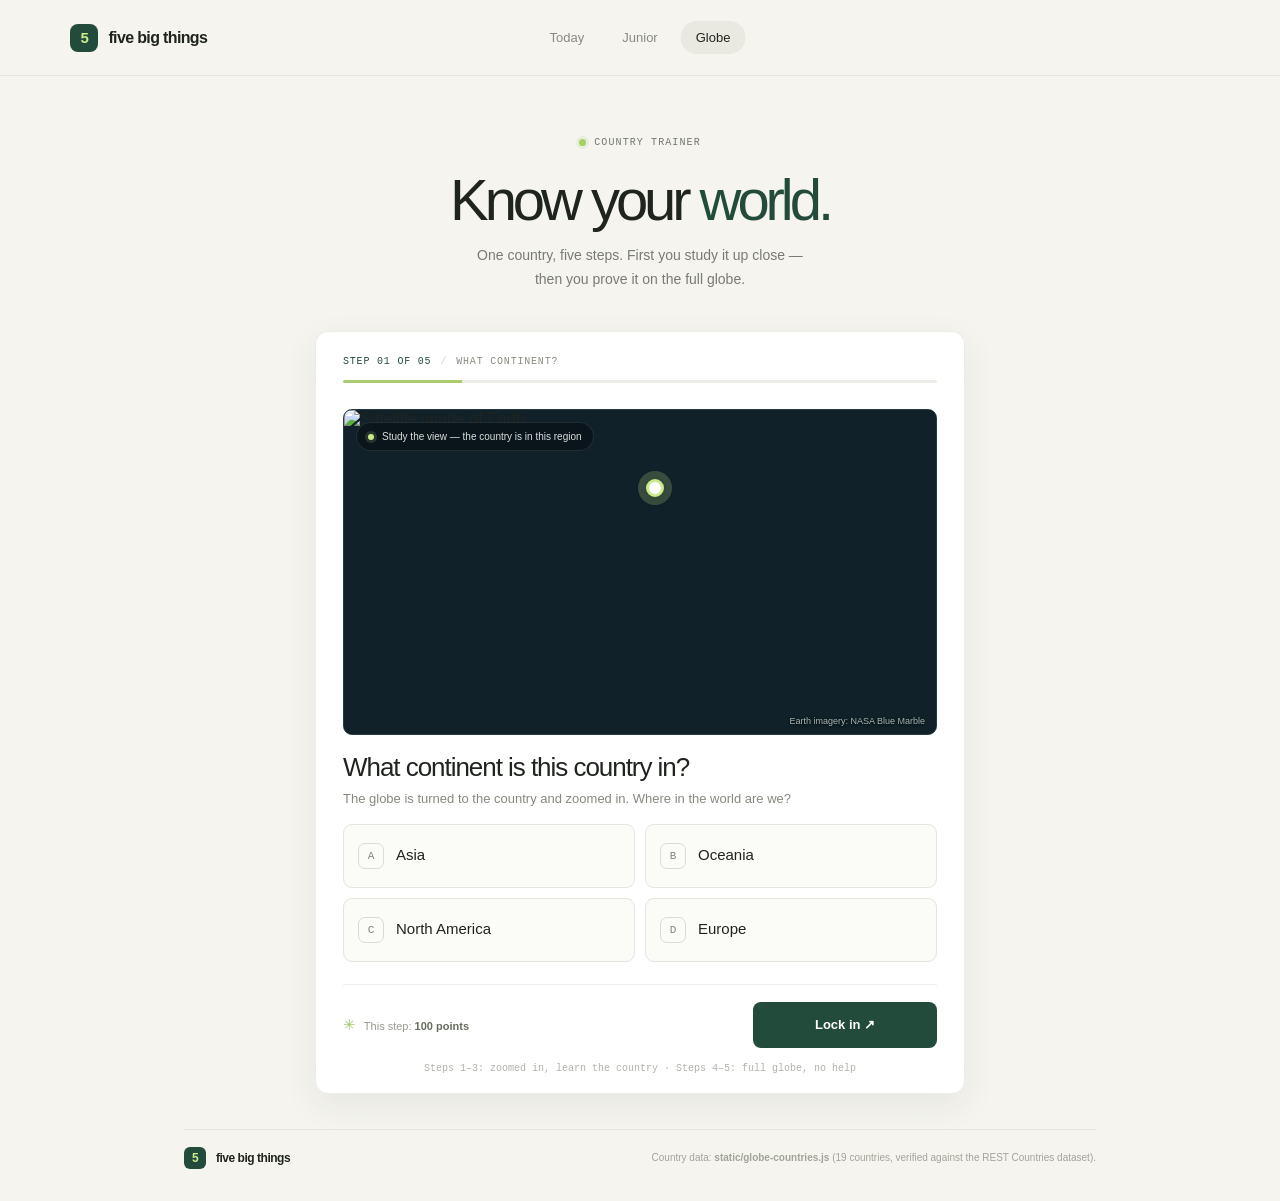
==== static/globe.html @ c942d5a9 "Feature: answer length questions in your own unit + comma formatting Typed length questions (meters/" ====
<!doctype html>
<html lang="en">
<head>
<meta charset="utf-8">
<meta name="viewport" content="width=device-width,initial-scale=1">
<meta name="theme-color" content="#f5f4ef">
<title>Five Big Things Globe — country trainer</title>
<link rel="stylesheet" href="/static/style.css?v=4">
<link rel="stylesheet" href="/static/globe.css?v=1">
<style>
.step-prompt{font:500 26px/1.3 'Space Grotesk',sans-serif;letter-spacing:-.04em;margin:0 0 6px}
.step-sub{font-size:13px;color:#85897e;margin:0 0 18px}
.bare-prompt{text-align:center;padding:26px 0 8px}
.bare-prompt .city{font:600 40px 'Space Grotesk',sans-serif;letter-spacing:-.04em;color:#234b3c}
.bare-prompt .sub{font:10px 'DM Mono',monospace;letter-spacing:.12em;color:#a3a69b;margin-top:8px}
.view-note{font:10px 'DM Mono',monospace;letter-spacing:.09em;color:#a3a69b;text-align:center;margin-top:10px}
</style>
</head>
<body>
<header class="topbar">
  <a class="brand" href="/"><span class="brand-mark">5</span><span>five big things</span></a>
  <nav><a class="nav-link" href="/">Today</a><a class="nav-link" href="/junior">Junior</a><a class="nav-link active" href="/globe">Globe</a></nav>
  <div class="account-area"><span class="account-label" id="learned-label"></span></div>
</header>
<main>
  <section class="intro">
    <div class="eyebrow"><span class="live-dot"></span><span>COUNTRY TRAINER</span></div>
    <h1>Know your <span>world.</span></h1>
    <p>One country, five steps. First you study it up close —<br>then you prove it on the full globe.</p>
  </section>

  <section class="game-shell">
    <div class="game-top">
      <div class="round-label"><span id="mode-label">STEP 01 OF 05</span><span class="separator">/</span><span id="step-label">WHAT CONTINENT?</span></div>
      <div class="progress-track"><div id="progress-fill"></div></div>
    </div>
    <div id="question-area"></div>
    <div class="game-actions">
      <div class="points-note"><span class="spark">✳</span> <span id="points-note">This step: <b>200 points</b></span></div>
      <button id="submit-button" class="button button-primary">Lock in <span>↗</span></button>
    </div>
    <div id="answer-feedback" class="answer-feedback hidden"></div>
    <div class="keyboard-hint">Steps 1–3: zoomed in, learn the country · Steps 4–5: full globe, no help</div>
  </section>

  <section id="result-panel" class="result-panel hidden"></section>
  <footer>
    <a class="brand footer-brand" href="/"><span class="brand-mark">5</span><span>five big things</span></a>
    <span>Country data: <b>static/globe-countries.js</b> (19 countries, verified against the REST Countries dataset).</span>
  </footer>
</main>
<script defer src="https://cdn.jsdelivr.net/npm/globe.gl@2.46.2/dist/globe.gl.min.js"></script>
<script defer src="/static/globe-countries.js?v=1"></script>
<script defer src="/static/globe-borders.js?v=1"></script>
<script defer src="/static/globe.js?v=3"></script>
</body>
</html>
---- static/style.css ----
:root{--paper:#f5f4ef;--ink:#20241f;--muted:#898c82;--line:#e7e5dc;--green:#234b3c;--lime:#caeb8b;--white:#fff;--mono:'DM Mono',monospace;--sans:'DM Sans',sans-serif;--display:'Space Grotesk',sans-serif}*{box-sizing:border-box}body{margin:0;background:var(--paper);color:var(--ink);font-family:var(--sans);-webkit-font-smoothing:antialiased}.topbar{height:76px;border-bottom:1px solid var(--line);display:flex;align-items:center;justify-content:space-between;padding:0 max(5.5vw,24px);position:relative}.brand{display:flex;align-items:center;gap:10px;text-decoration:none;color:var(--ink);font-family:var(--display);font-weight:600;font-size:16px;letter-spacing:-.04em}.brand-mark{display:grid;place-items:center;width:28px;height:28px;border-radius:8px;background:var(--green);color:var(--lime);font-size:15px}.topbar nav{display:flex;gap:8px;position:absolute;left:50%;transform:translateX(-50%)}.nav-link{font:500 13px var(--sans);border:0;background:none;color:#888b81;padding:9px 15px;border-radius:24px;cursor:pointer}.nav-link.active{color:var(--ink);background:#eae9e1}.account-area{display:flex;align-items:center;gap:14px}.account-label{font-size:12px;color:var(--muted)}button{font-family:inherit;cursor:pointer}.button{border:0;border-radius:8px;padding:13px 18px;font-size:13px;font-weight:600;display:flex;align-items:center;justify-content:center;gap:23px;transition:transform .15s,background .15s}.button:hover{transform:translateY(-1px)}.button-small{padding:8px 14px;font-size:12px}.button-outline{border:1px solid #d8d8ce;background:transparent;color:var(--ink)}.button-primary{background:var(--green);color:white;min-width:176px}.button-primary:hover{background:#173d2e}.button-light{background:var(--lime);color:var(--green)}main{max-width:960px;margin:0 auto;padding:61px 24px 32px}.intro{text-align:center}.eyebrow{display:flex;justify-content:center;align-items:center;gap:8px;font:500 10px var(--mono);letter-spacing:.11em;color:#73786c}.live-dot{width:7px;height:7px;border-radius:50%;background:#a8ce67;box-shadow:0 0 0 3px #e7eedb}.intro h1{font:500 clamp(39px,5vw,58px)/1.06 var(--display);letter-spacing:-.07em;margin:21px 0 14px}.intro h1 span{color:var(--green)}.intro p{font-size:14px;line-height:1.7;color:#777b71;margin:0}.game-shell{width:min(100%,650px);margin:39px auto 0;background:#fff;border:1px solid #edede7;border-radius:13px;box-shadow:0 11px 35px #2e382012;padding:24px 27px 19px}.game-top{margin-bottom:26px}.round-label{font:10px var(--mono);letter-spacing:.08em;color:#888c80;display:flex;gap:9px}.round-label span:first-child{color:var(--green)}.separator{color:#d5d4cb}.progress-track{height:3px;border-radius:4px;background:#eeeee9;margin-top:13px;overflow:hidden}.progress-track div{height:100%;background:#aacb6e;width:20%;transition:width .3s}.question-heading{display:flex;align-items:center;justify-content:space-between;margin-bottom:12px}.question-title{font:500 11px var(--mono);letter-spacing:.04em;text-transform:uppercase;color:#858a7d}.q-number{font:500 11px var(--mono);color:#a3a69b}.question-prompt{font:500 24px/1.34 var(--display);letter-spacing:-.045em;max-width:550px;margin:0 0 22px}.answer-input-wrap{display:flex;align-items:center;border:1px solid #e4e6de;background:#fbfbf8;border-radius:8px;padding:0 15px;height:55px;transition:border .2s}.answer-input-wrap:focus-within{border-color:#849b6c}.answer-input-wrap input{width:100%;font:500 17px var(--display);color:var(--ink);border:0;outline:0;background:transparent}.answer-input-wrap input::placeholder{color:#c2c4bb}.input-unit{font:11px var(--mono);color:#999d91;white-space:nowrap}.hint-row{display:flex;align-items:center;justify-content:space-between;margin-top:13px;font-size:11px;color:#9a9d93}.hint-button{background:none;border:0;color:var(--green);font-size:11px;padding:3px}.map-wrap{border:1px solid #e7e9e1;border-radius:8px;overflow:hidden;background:#edf1e8;position:relative}.map-canvas{width:100%;height:230px;display:block;cursor:crosshair}.map-hint{position:absolute;top:11px;left:11px;padding:7px 9px;border-radius:6px;background:#ffffffdc;color:#6e7567;font-size:10px}.game-actions{border-top:1px solid #f0f0eb;margin-top:22px;padding-top:17px;display:flex;align-items:center;justify-content:space-between}.points-note{font-size:11px;color:#969a8e}.points-note b{color:#676d60;font-weight:600}.spark{font-size:15px;color:#a6c86a;margin-right:5px}.keyboard-hint{text-align:center;font:10px var(--mono);color:#b0b2a9;margin-top:15px}.answer-feedback{border-radius:8px;background:#f3f5eb;padding:13px 15px;margin-top:14px;font-size:12px;line-height:1.6;color:#60685a}.answer-feedback strong{color:#31503c}.hidden{display:none!important}.result-panel{width:min(100%,650px);margin:15px auto 0;background:var(--green);color:#fff;border-radius:12px;padding:24px 27px}.result-kicker{font:10px var(--mono);letter-spacing:.11em;color:#bdd69d}.result-main{display:flex;align-items:end;justify-content:space-between;margin:9px 0 18px}.result-main h2{font:500 29px var(--display);letter-spacing:-.05em;margin:0}.result-score{font:500 36px var(--display);color:var(--lime)}.result-list{border-top:1px solid #ffffff2b;padding-top:14px;display:grid;gap:8px}.result-line{display:flex;justify-content:space-between;color:#d0ddcf;font-size:12px}.result-line b{color:#fff;font-weight:500}.result-actions{display:flex;gap:9px;margin-top:19px}.result-actions .button-outline{border-color:#ffffff57;color:white}.below-grid{width:min(100%,760px);margin:34px auto 0;display:grid;grid-template-columns:1fr 1fr;gap:10px}.note-card{display:flex;gap:12px;align-items:flex-start;border:1px solid var(--line);border-radius:9px;padding:16px 17px;background:#f8f7f2}.card-icon{font-size:18px;color:#a6c86a}.card-icon.green{color:var(--green)}.note-card h3,.upgrade-card h3{font:600 13px var(--display);margin:1px 0 5px;letter-spacing:-.02em}.note-card p,.upgrade-card p{font-size:11px;line-height:1.55;color:#85897e;margin:0}.upgrade-card{grid-column:1/-1;background:var(--green);border-radius:10px;display:flex;align-items:center;justify-content:space-between;padding:19px 21px}.upgrade-copy .eyebrow{justify-content:flex-start;color:#bed3a7;font-size:9px}.upgrade-card h3{color:#fff;margin:7px 0 4px;font-size:15px}.upgrade-card p{color:#cfdbcc}footer{margin:35px 0 0;border-top:1px solid var(--line);padding-top:17px;display:flex;justify-content:space-between;align-items:center;color:#a1a499;font-size:10px}.footer-brand{font-size:12px}.footer-brand .brand-mark{width:22px;height:22px;font-size:12px;border-radius:6px}dialog{border:1px solid var(--line);border-radius:13px;padding:31px;width:min(410px,calc(100% - 32px));box-shadow:0 20px 80px #101a1640;color:var(--ink)}dialog::backdrop{background:#17221db0;backdrop-filter:blur(3px)}dialog .eyebrow{justify-content:flex-start}dialog h2{font:500 29px var(--display);letter-spacing:-.05em;margin:12px 0 6px}dialog>p{font-size:13px;line-height:1.6;color:#81857b;margin:0 0 20px}#auth-form label{display:grid;gap:7px;font-size:11px;color:#696e63;margin:14px 0}#auth-form input{border:1px solid #e4e6de;background:#fbfbf8;border-radius:7px;padding:12px;font:13px var(--sans);outline:none}#auth-form input:focus{border-color:#849b6c}.auth-submit{width:100%;margin-top:12px}.modal-close{position:absolute;right:14px;top:12px}.modal-close button{font-size:24px;border:0;background:none;color:#999}.text-button{margin-top:16px;border:0;background:none;padding:0;color:var(--green);font-size:12px}.form-error{font-size:11px;color:#aa4740;min-height:14px}@media(max-width:620px){.topbar{height:65px;padding:0 16px}.brand{font-size:14px;gap:7px}.topbar nav{position:static;transform:none;gap:0}.nav-link{padding:8px 10px;font-size:11px}.account-label{display:none}.account-area{gap:0}main{padding:44px 15px 24px}.intro h1{font-size:43px}.intro p{font-size:13px}.game-shell{padding:19px 17px 16px;margin-top:29px}.question-prompt{font-size:21px}.game-actions{gap:10px}.points-note{font-size:10px}.button-primary{min-width:auto;padding:12px 13px;gap:10px}.below-grid{grid-template-columns:1fr;margin-top:25px}.upgrade-card{grid-column:auto;gap:13px;padding:17px 14px}.upgrade-card .button{padding:11px 12px;gap:8px;font-size:11px;white-space:nowrap}.result-panel{padding:21px 18px}.result-main h2{font-size:25px}.result-score{font-size:32px}footer{font-size:9px}.map-canvas{height:190px}}
/* Weighted multiple-choice picks for the first two questions. */
.choice-grid{display:grid;grid-template-columns:repeat(2,minmax(0,1fr));gap:10px;margin:7px 0 19px}.choice-card{min-height:64px;display:flex;align-items:center;gap:12px;padding:12px 14px;border:1px solid #e4e6de;border-radius:9px;background:#fbfbf8;color:var(--ink);text-align:left;font:500 15px var(--display);transition:border-color .15s,background .15s,transform .15s}.choice-card:hover{border-color:#9aaf7e;transform:translateY(-1px)}.choice-card.selected{border-color:var(--green);background:#eef3e5;box-shadow:inset 0 0 0 1px var(--green)}.choice-marker{width:26px;height:26px;flex:0 0 26px;display:grid;place-items:center;border:1px solid #d9ddd1;border-radius:7px;color:#7e8676;font:11px var(--mono)}.choice-card.selected .choice-marker{border-color:var(--green);background:var(--green);color:#fff}.choice-label{line-height:1.25}.game-actions #submit-button{width:184px;min-width:184px;height:46px;flex:0 0 184px;padding:10px 12px;gap:10px;white-space:nowrap}.answer-feedback{margin-top:13px}.result-score{white-space:nowrap}.result-line b{white-space:nowrap}@media(max-width:620px){.choice-grid{gap:8px;margin:4px 0 16px}.choice-card{min-height:58px;padding:9px 10px;gap:8px;font-size:13px}.choice-marker{width:24px;height:24px;flex-basis:24px}.game-actions #submit-button{width:174px;min-width:174px;flex-basis:174px;height:44px;padding:9px 10px;gap:7px;font-size:12px}.answer-feedback{margin-top:12px}.result-line{gap:8px}.result-line span{min-width:0}}
/* PWA + modes integration: nav links to /junior and /globe are anchors */
a.nav-link{text-decoration:none;display:inline-flex;align-items:center}
.unit-picker{display:flex;flex-wrap:wrap;gap:6px;margin-top:10px}
.unit-chip{border:1px solid #d8d8ce;background:transparent;color:#777b71;font:500 11px var(--mono);padding:6px 11px;border-radius:20px;text-transform:capitalize}
.unit-chip.active{background:var(--green);border-color:var(--green);color:var(--lime)}
---- static/globe.css ----
.globe-shell{height:326px;position:relative;overflow:hidden;border:1px solid #263a43;border-radius:9px;background:radial-gradient(ellipse at 50% 48%,#1b3340 0%,#0c1a21 64%,#091319 100%);isolation:isolate}
.globe-canvas{position:absolute;inset:0;width:100%;height:100%;touch-action:none}
.globe-canvas canvas{display:block;outline:none}
.globe-prompt{position:absolute;z-index:2;top:12px;left:12px;padding:8px 11px;display:flex;align-items:center;gap:8px;border:1px solid #ffffff1a;border-radius:20px;background:#091319c9;backdrop-filter:blur(8px);color:#d9e2db;font-size:10px;pointer-events:none}
.globe-live-dot{height:6px;width:6px;flex:0 0 6px;border-radius:50%;background:#caeb8b;box-shadow:0 0 0 3px #caeb8b26}
.globe-credit{position:absolute;z-index:2;right:11px;bottom:8px;color:#a9b7b2;font-size:9px;text-shadow:0 1px 3px #000;pointer-events:auto}
.globe-credit a{color:#dce7dd;text-decoration:underline;text-underline-offset:2px}
.flat-map{position:absolute;inset:0;overflow:hidden;cursor:crosshair;background:#10212a}
.flat-map img{display:block;width:100%;height:100%;object-fit:contain;user-select:none;pointer-events:none}
.flat-pin{position:absolute;z-index:1;width:14px;height:14px;border:3px solid #fff;border-radius:50%;background:#caeb8b;box-shadow:0 0 0 7px #caeb8b38,0 2px 8px #0009;transform:translate(-50%,-50%)}
.flat-pin.target-pin{width:18px;height:18px;background:#fff;border-color:#caeb8b;box-shadow:0 0 0 8px #caeb8b38,0 2px 8px #0009}
.coordinate-entry{position:absolute;inset:0;z-index:1;display:flex;flex-direction:column;align-items:center;justify-content:center;gap:12px;padding:20px;background:#10212a;color:#edf3eb;text-align:center}
.coordinate-entry.hidden{display:none!important}
.coordinate-title{font:600 16px var(--display)}
.coordinate-copy{font-size:11px;color:#bbc8c2}
.coordinate-fields{display:flex;gap:10px;width:min(100%,340px)}
.coordinate-fields label{display:grid;gap:5px;text-align:left;flex:1;color:#bbc8c2;font:10px var(--mono)}
.coordinate-fields input{width:100%;border:1px solid #ffffff30;border-radius:7px;background:#0b171d;color:white;padding:10px;font:14px var(--sans)}
.coordinate-entry .button{padding:10px 14px}
@media(max-width:620px){.globe-shell{height:270px}.globe-prompt{top:9px;left:9px;padding:7px 9px;font-size:9px}.globe-credit{font-size:8px}}
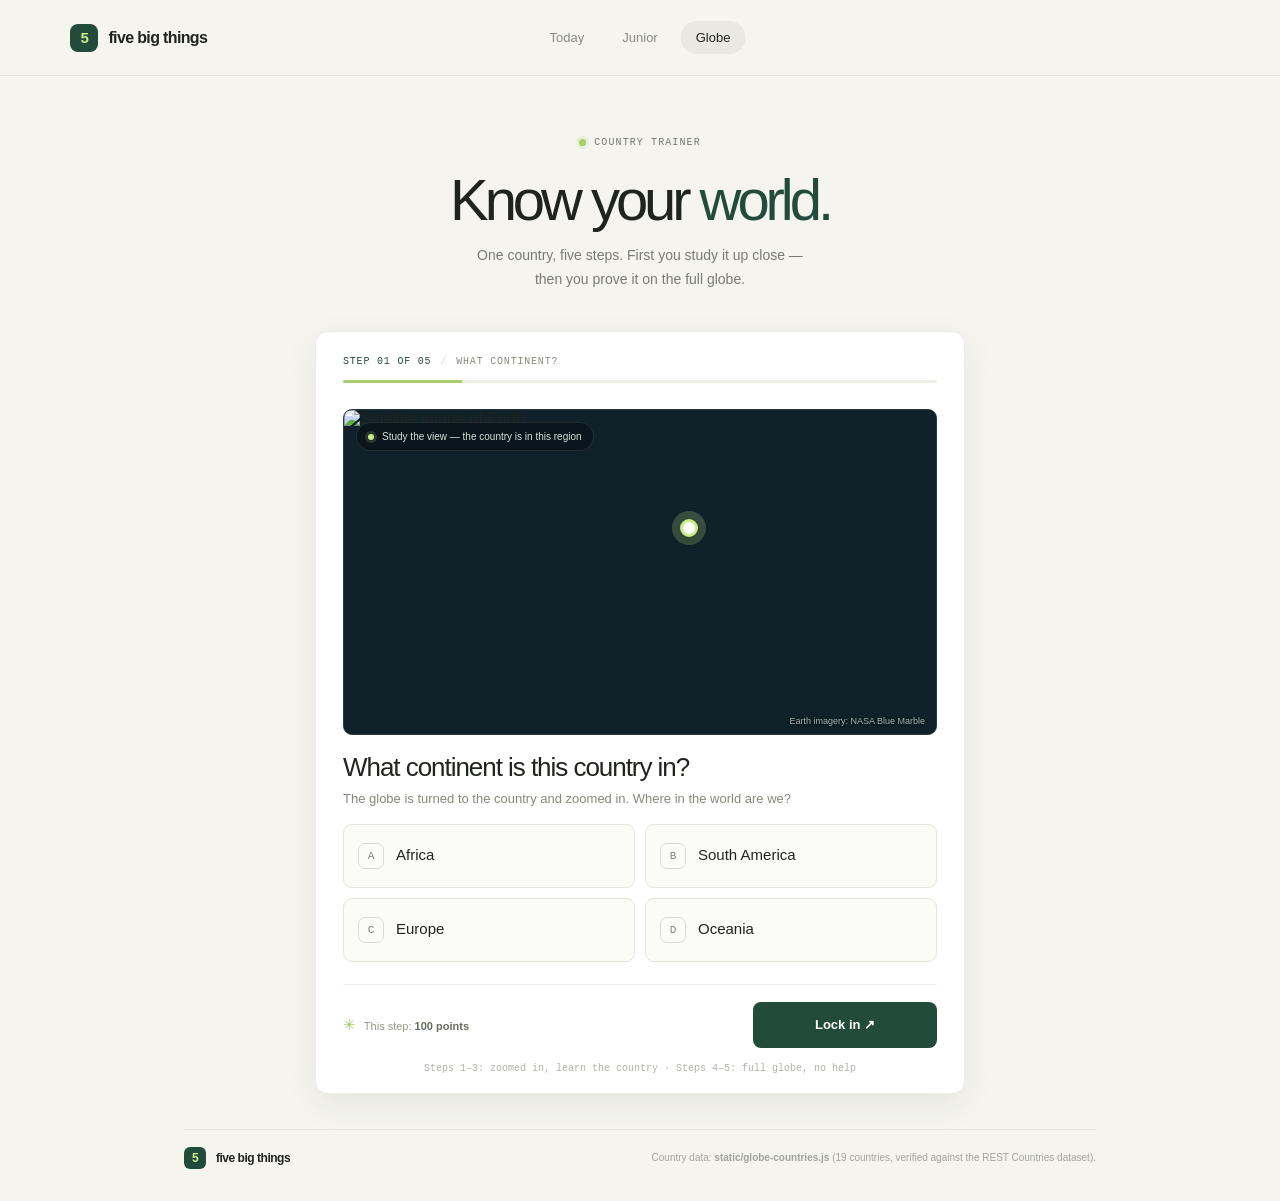
==== commit 81543522: "Score "find the country" by the border, not the center A pin anywhere inside the country now earns f" ====
--- a/static/globe.html
+++ b/static/globe.html
@@ -5,7 +5,7 @@
 <meta name="viewport" content="width=device-width,initial-scale=1">
 <meta name="theme-color" content="#f5f4ef">
 <title>Five Big Things Globe — country trainer</title>
-<link rel="stylesheet" href="/static/style.css?v=4">
+<link rel="stylesheet" href="/static/style.css?v=3">
 <link rel="stylesheet" href="/static/globe.css?v=1">
 <style>
 .step-prompt{font:500 26px/1.3 'Space Grotesk',sans-serif;letter-spacing:-.04em;margin:0 0 6px}
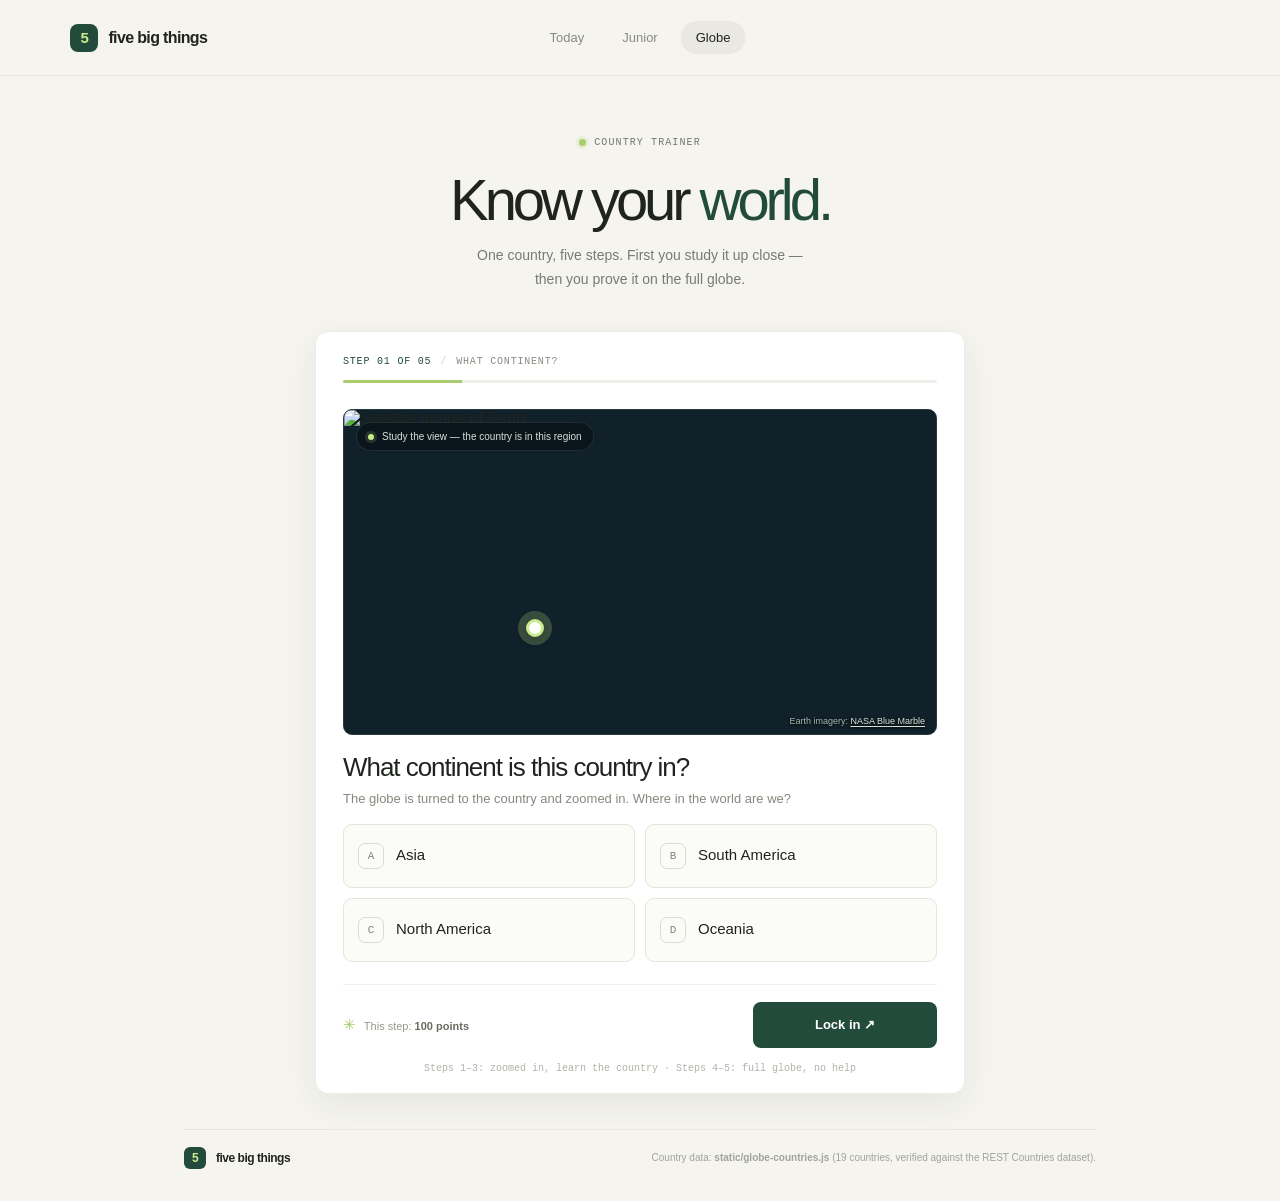
==== commit ffbbfc6d: "Refactor: shared core engine + question presentation layer One game, three modes, three copies of ev" ====
--- a/static/globe.html
+++ b/static/globe.html
@@ -5,7 +5,7 @@
 <meta name="viewport" content="width=device-width,initial-scale=1">
 <meta name="theme-color" content="#f5f4ef">
 <title>Five Big Things Globe — country trainer</title>
-<link rel="stylesheet" href="/static/style.css?v=3">
+<link rel="stylesheet" href="/static/style.css?v=4">
 <link rel="stylesheet" href="/static/globe.css?v=1">
 <style>
 .step-prompt{font:500 26px/1.3 'Space Grotesk',sans-serif;letter-spacing:-.04em;margin:0 0 6px}
@@ -52,6 +52,8 @@
 <script defer src="https://cdn.jsdelivr.net/npm/globe.gl@2.46.2/dist/globe.gl.min.js"></script>
 <script defer src="/static/globe-countries.js?v=1"></script>
 <script defer src="/static/globe-borders.js?v=1"></script>
-<script defer src="/static/globe.js?v=3"></script>
+<script defer src="/static/engine.js?v=1"></script>
+<script defer src="/static/question-view.js?v=1"></script>
+<script defer src="/static/globe.js?v=4"></script>
 </body>
 </html>
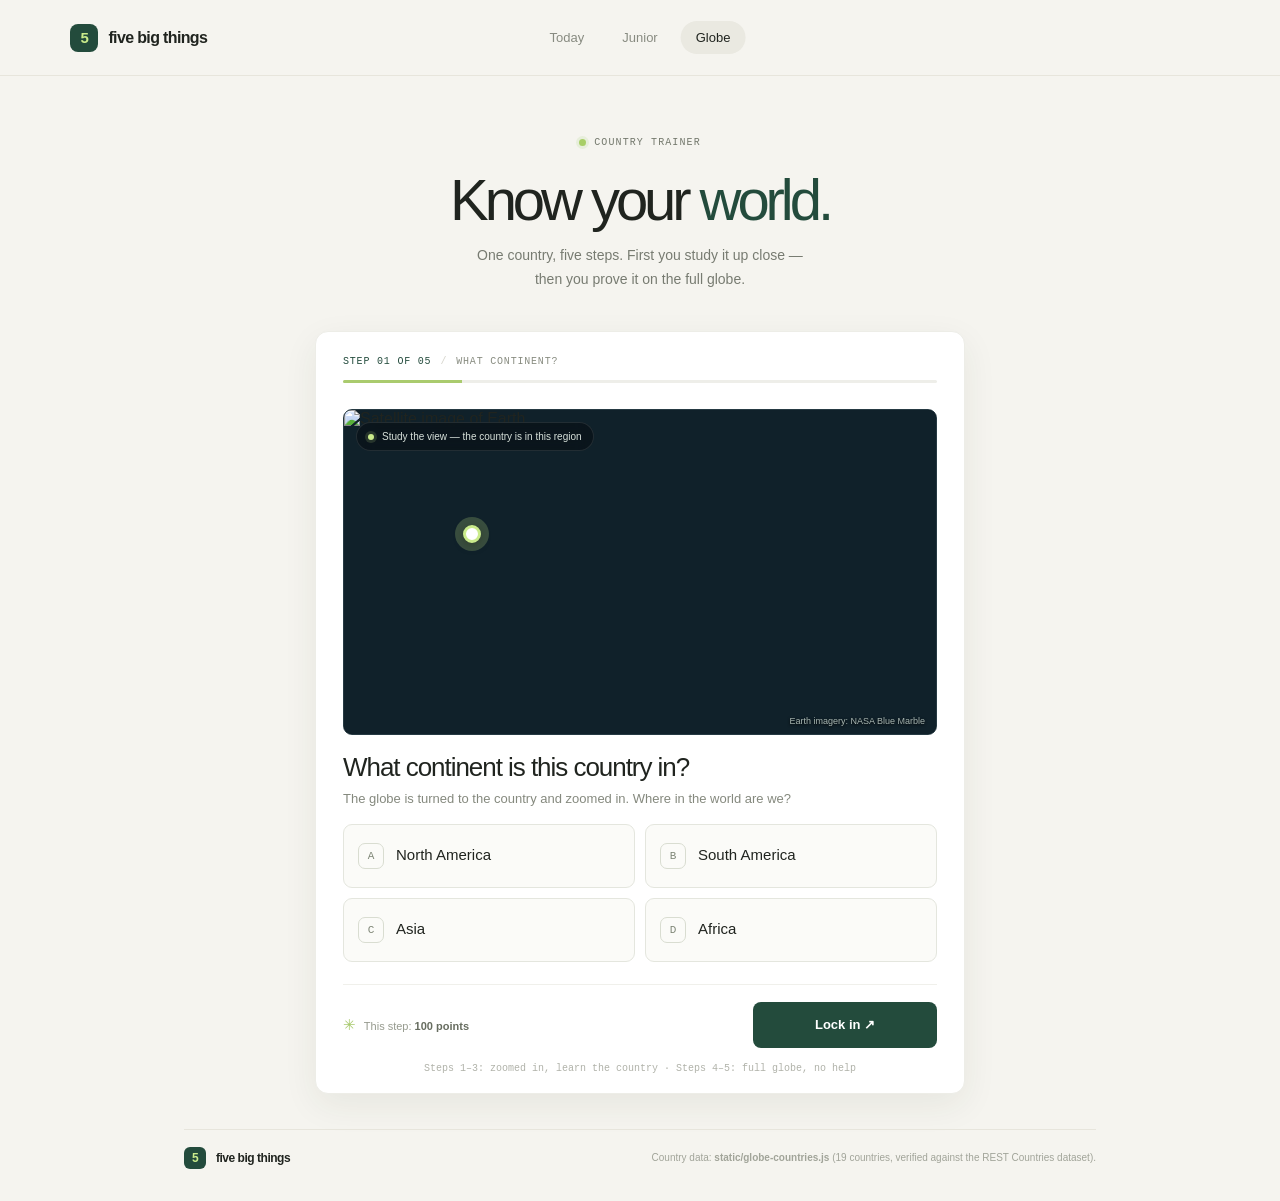
==== commit ebc186d7: "Merge branch 'main' into docs/backlog-agents-plan" ====
--- a/static/globe.html
+++ b/static/globe.html
@@ -5,7 +5,7 @@
 <meta name="viewport" content="width=device-width,initial-scale=1">
 <meta name="theme-color" content="#f5f4ef">
 <title>Five Big Things Globe — country trainer</title>
-<link rel="stylesheet" href="/static/style.css?v=4">
+<link rel="stylesheet" href="/static/style.css?v=3">
 <link rel="stylesheet" href="/static/globe.css?v=1">
 <style>
 .step-prompt{font:500 26px/1.3 'Space Grotesk',sans-serif;letter-spacing:-.04em;margin:0 0 6px}
@@ -52,8 +52,6 @@
 <script defer src="https://cdn.jsdelivr.net/npm/globe.gl@2.46.2/dist/globe.gl.min.js"></script>
 <script defer src="/static/globe-countries.js?v=1"></script>
 <script defer src="/static/globe-borders.js?v=1"></script>
-<script defer src="/static/engine.js?v=1"></script>
-<script defer src="/static/question-view.js?v=1"></script>
-<script defer src="/static/globe.js?v=4"></script>
+<script defer src="/static/globe.js?v=3"></script>
 </body>
 </html>
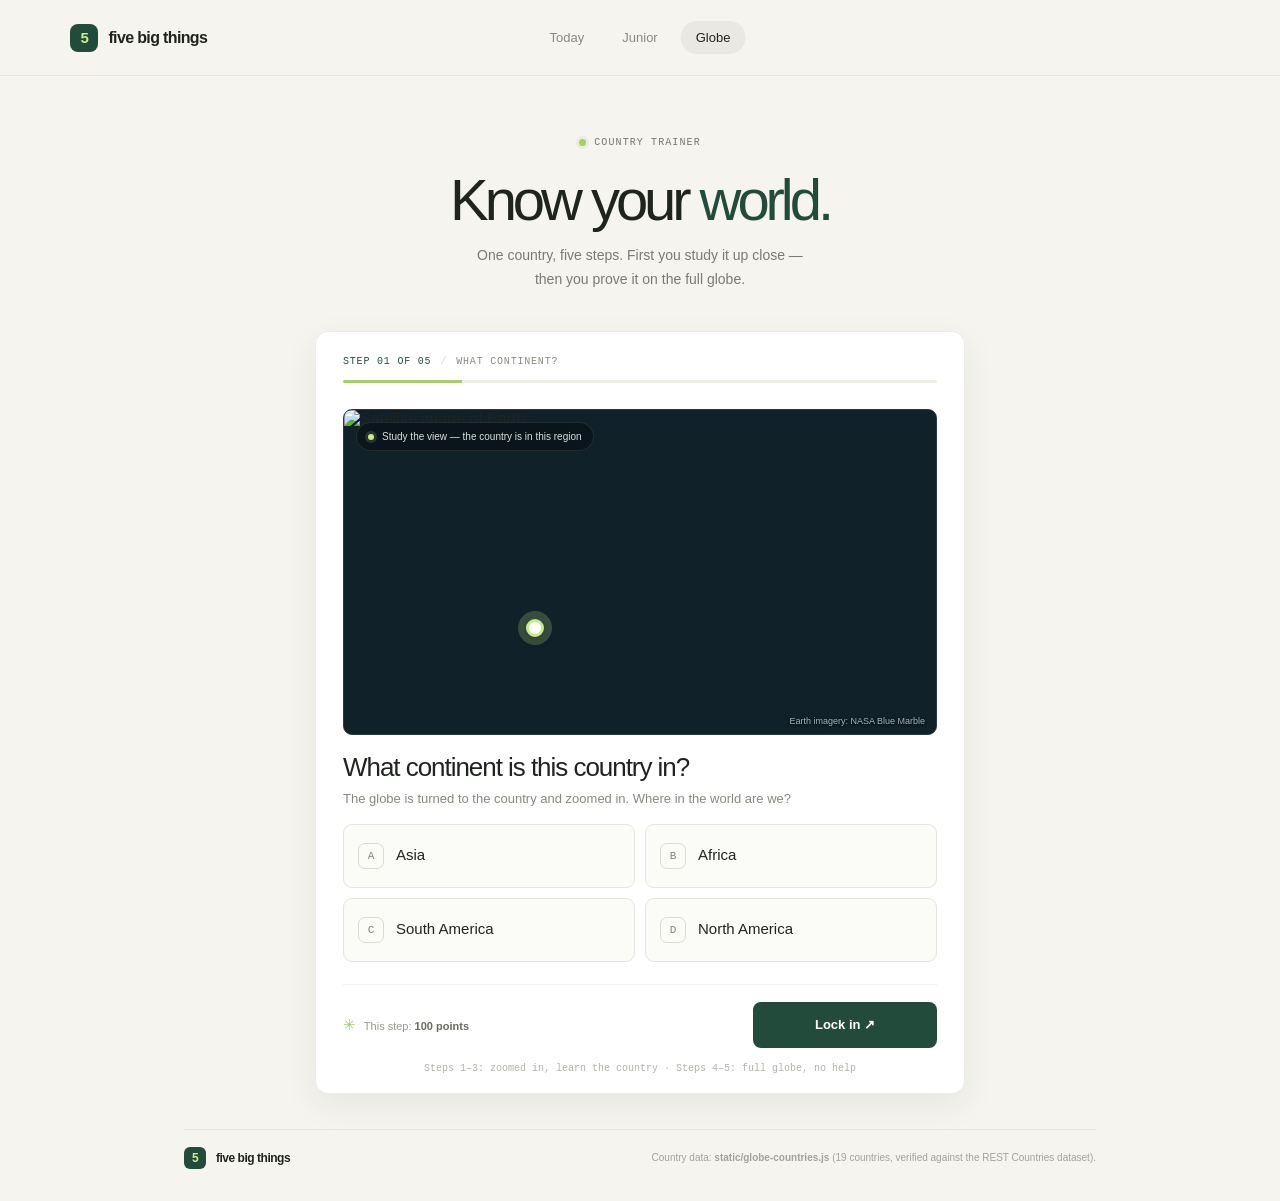
==== commit 4b646f48: "Merge pull request #40 from spince/feat/unit-choice-and-commas Feature: answer in your own length un" ====
--- a/static/globe.html
+++ b/static/globe.html
@@ -5,7 +5,7 @@
 <meta name="viewport" content="width=device-width,initial-scale=1">
 <meta name="theme-color" content="#f5f4ef">
 <title>Five Big Things Globe — country trainer</title>
-<link rel="stylesheet" href="/static/style.css?v=3">
+<link rel="stylesheet" href="/static/style.css?v=4">
 <link rel="stylesheet" href="/static/globe.css?v=1">
 <style>
 .step-prompt{font:500 26px/1.3 'Space Grotesk',sans-serif;letter-spacing:-.04em;margin:0 0 6px}
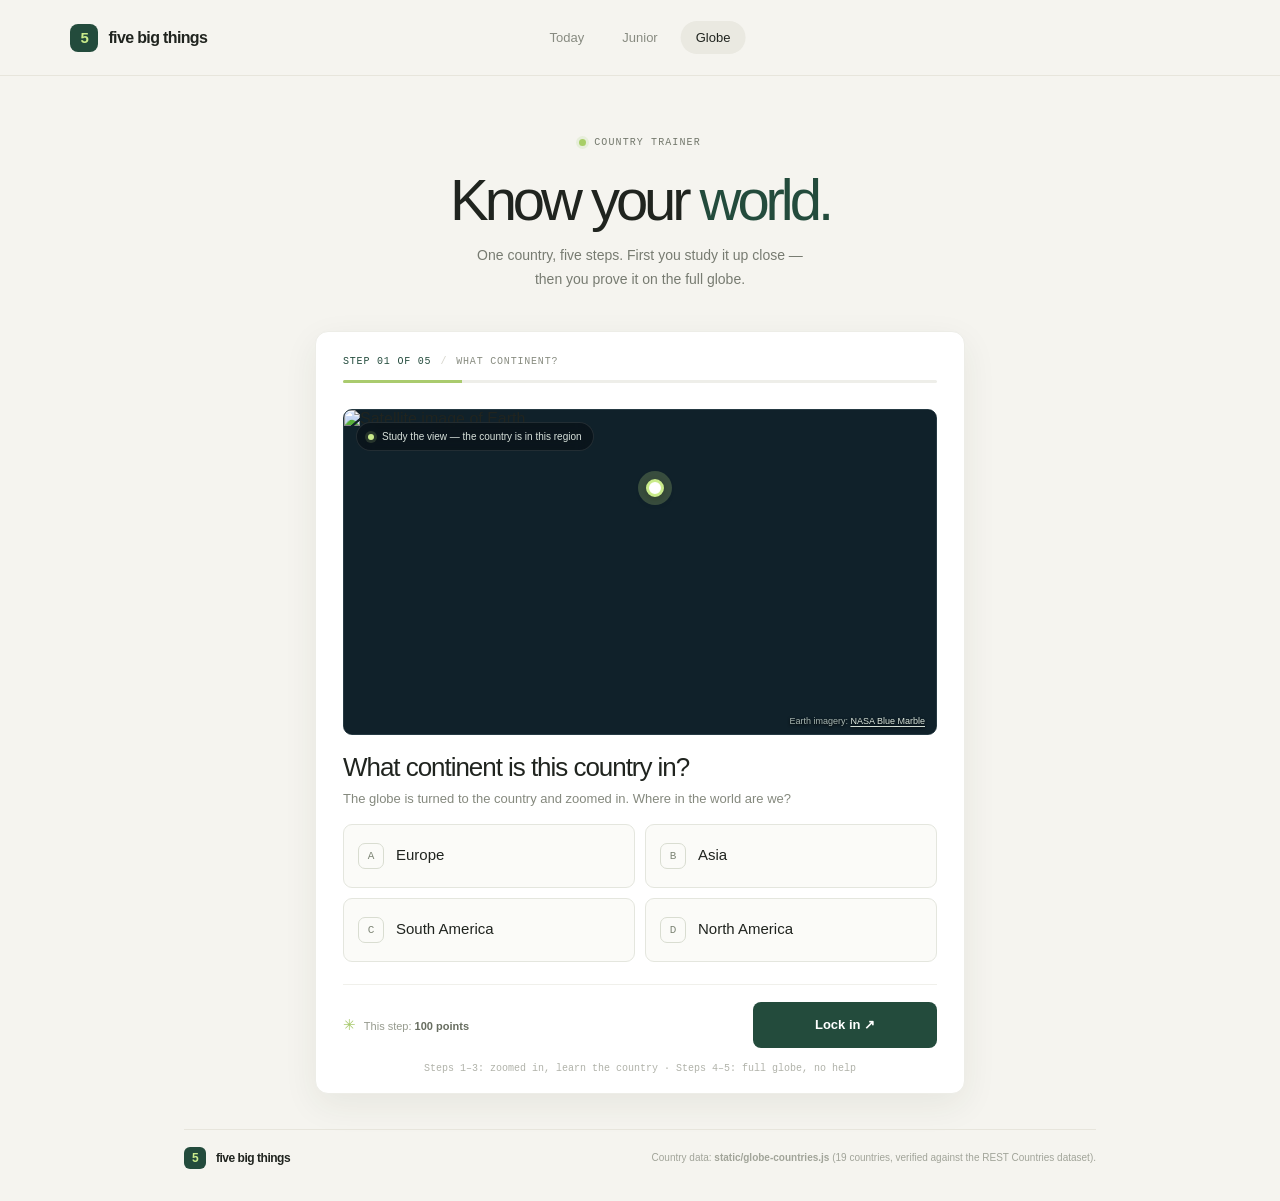
==== commit 23e641f8: "Merge pull request #42 from spince/refactor/core-engine Refactor: core game engine + shared question" ====
--- a/static/globe.html
+++ b/static/globe.html
@@ -52,6 +52,8 @@
 <script defer src="https://cdn.jsdelivr.net/npm/globe.gl@2.46.2/dist/globe.gl.min.js"></script>
 <script defer src="/static/globe-countries.js?v=1"></script>
 <script defer src="/static/globe-borders.js?v=1"></script>
-<script defer src="/static/globe.js?v=3"></script>
+<script defer src="/static/engine.js?v=1"></script>
+<script defer src="/static/question-view.js?v=1"></script>
+<script defer src="/static/globe.js?v=4"></script>
 </body>
 </html>
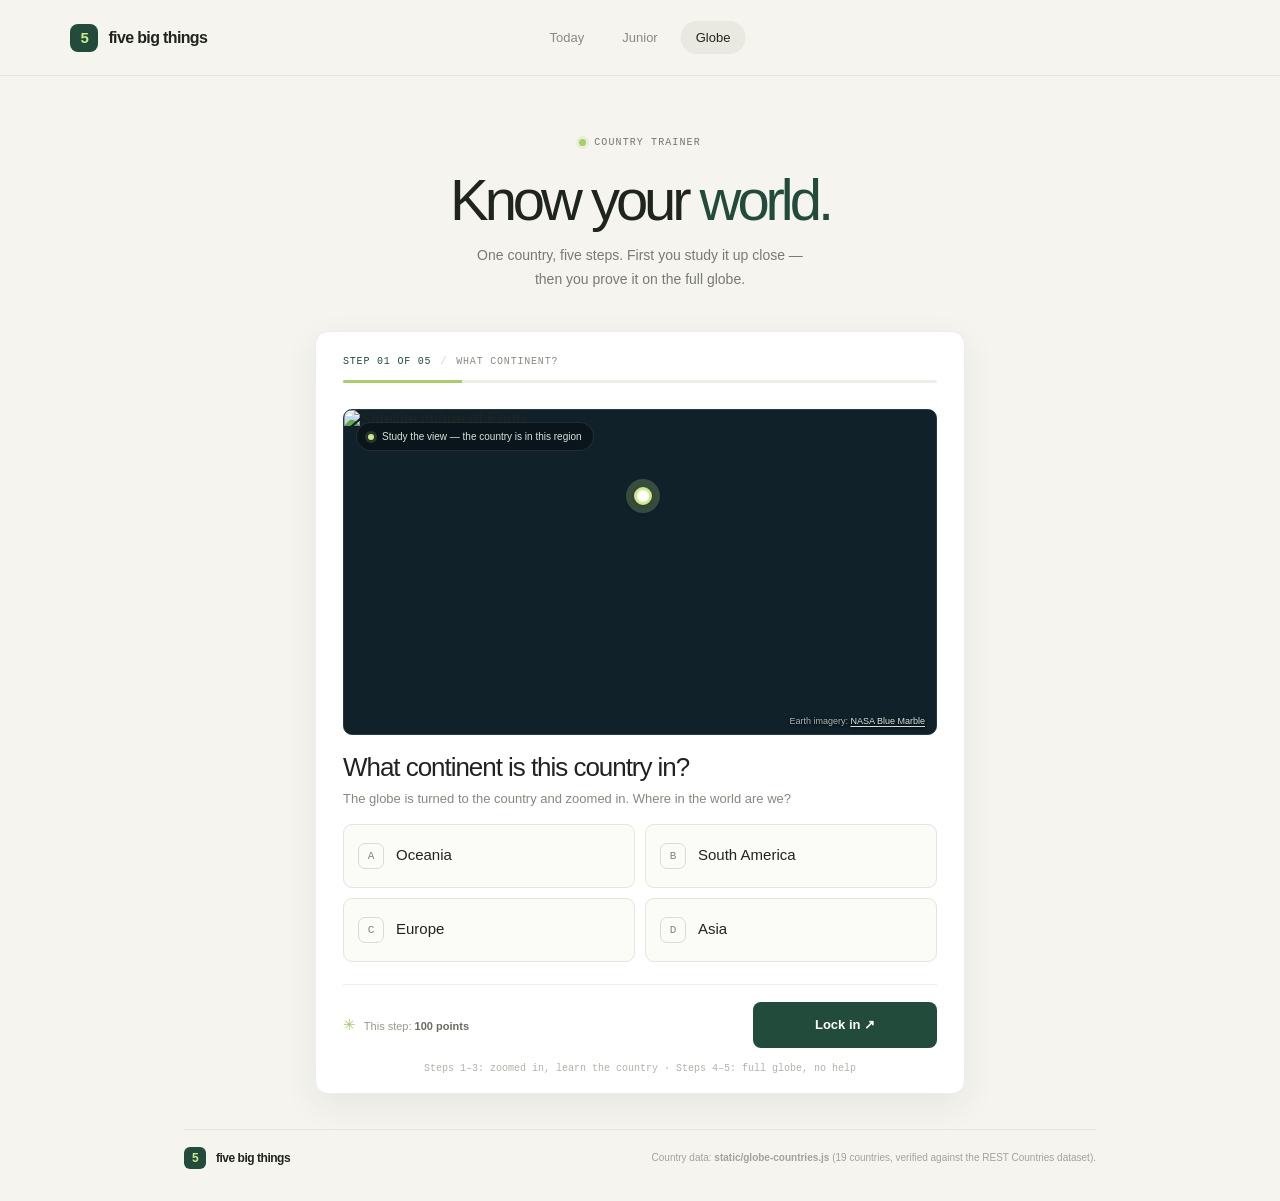
==== commit 05358f32: "Cache: bump question-view.js ?v=2 + SW fbt-v7 for the Safari fix Reviewer addendum: question-view.js" ====
--- a/static/globe.html
+++ b/static/globe.html
@@ -53,7 +53,7 @@
 <script defer src="/static/globe-countries.js?v=1"></script>
 <script defer src="/static/globe-borders.js?v=1"></script>
 <script defer src="/static/engine.js?v=1"></script>
-<script defer src="/static/question-view.js?v=1"></script>
+<script defer src="/static/question-view.js?v=2"></script>
 <script defer src="/static/globe.js?v=4"></script>
 </body>
 </html>
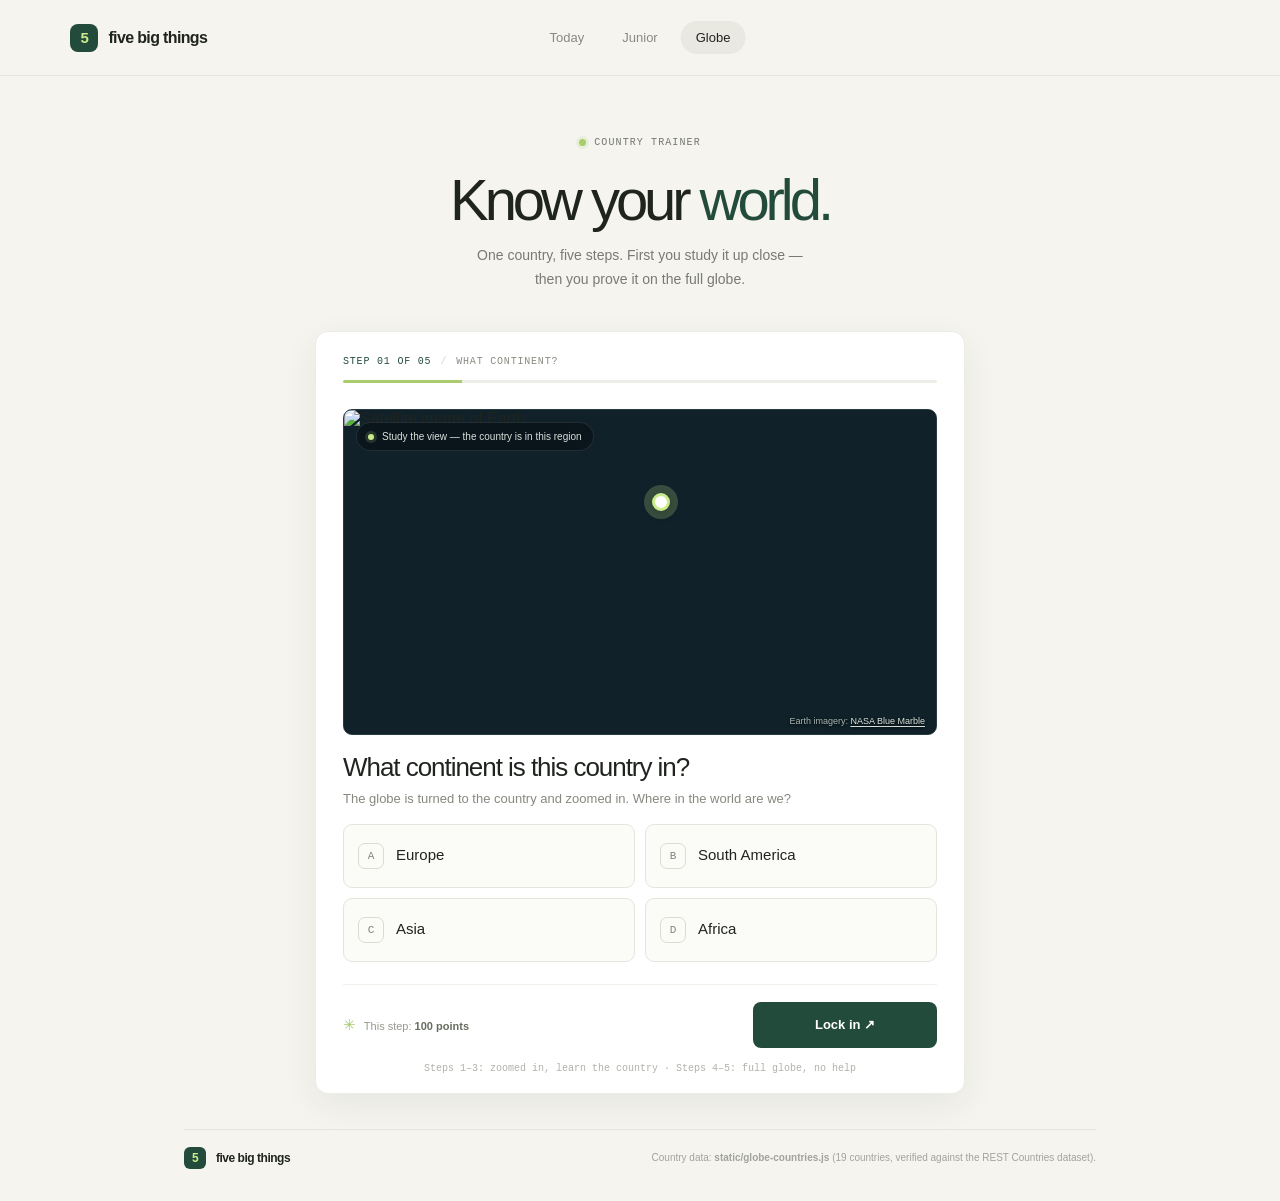
==== commit c0e5916f: "Automatic cache-busting: stamp ?v= and SW VERSION from file hashes Static files are served immutable" ====
--- a/static/globe.html
+++ b/static/globe.html
@@ -5,8 +5,8 @@
 <meta name="viewport" content="width=device-width,initial-scale=1">
 <meta name="theme-color" content="#f5f4ef">
 <title>Five Big Things Globe — country trainer</title>
-<link rel="stylesheet" href="/static/style.css?v=4">
-<link rel="stylesheet" href="/static/globe.css?v=1">
+<link rel="stylesheet" href="/static/style.css">
+<link rel="stylesheet" href="/static/globe.css">
 <style>
 .step-prompt{font:500 26px/1.3 'Space Grotesk',sans-serif;letter-spacing:-.04em;margin:0 0 6px}
 .step-sub{font-size:13px;color:#85897e;margin:0 0 18px}
@@ -50,10 +50,10 @@
   </footer>
 </main>
 <script defer src="https://cdn.jsdelivr.net/npm/globe.gl@2.46.2/dist/globe.gl.min.js"></script>
-<script defer src="/static/globe-countries.js?v=1"></script>
-<script defer src="/static/globe-borders.js?v=1"></script>
-<script defer src="/static/engine.js?v=1"></script>
-<script defer src="/static/question-view.js?v=2"></script>
-<script defer src="/static/globe.js?v=4"></script>
+<script defer src="/static/globe-countries.js"></script>
+<script defer src="/static/globe-borders.js"></script>
+<script defer src="/static/engine.js"></script>
+<script defer src="/static/question-view.js"></script>
+<script defer src="/static/globe.js"></script>
 </body>
 </html>
